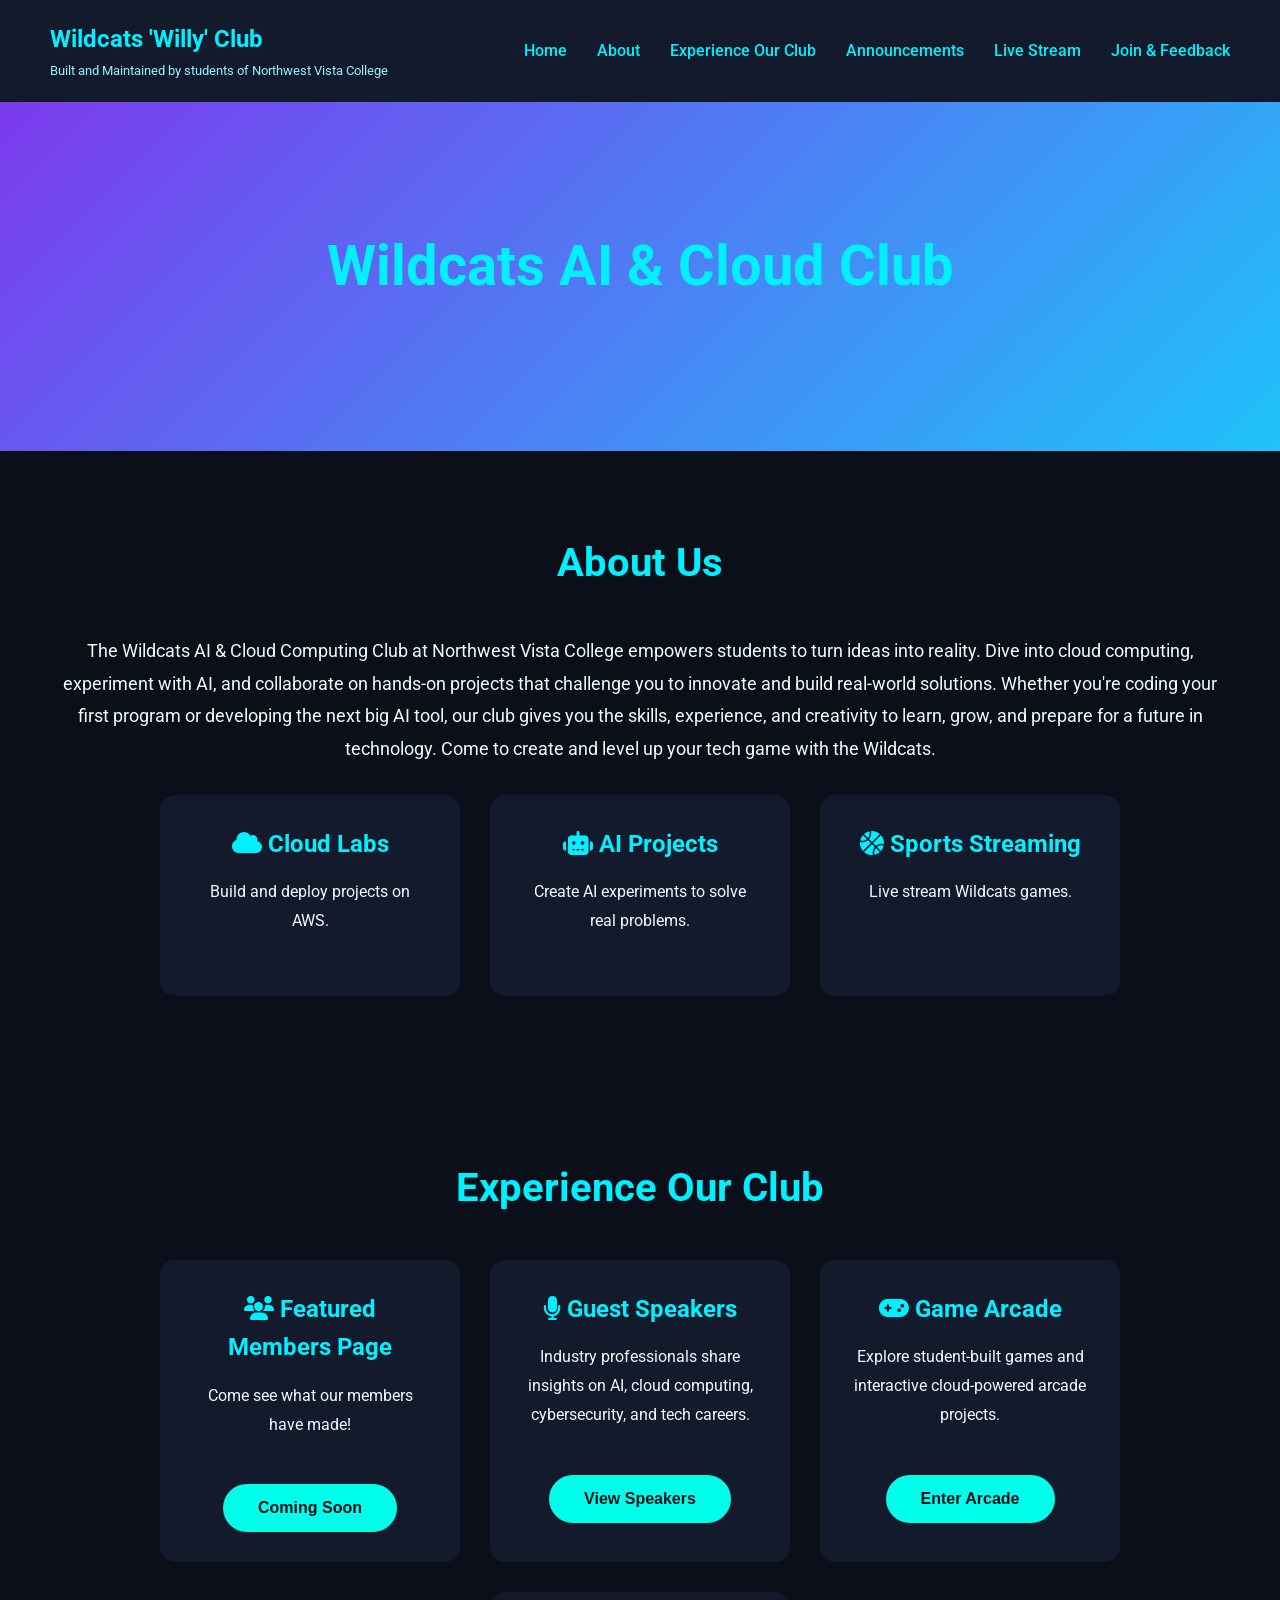
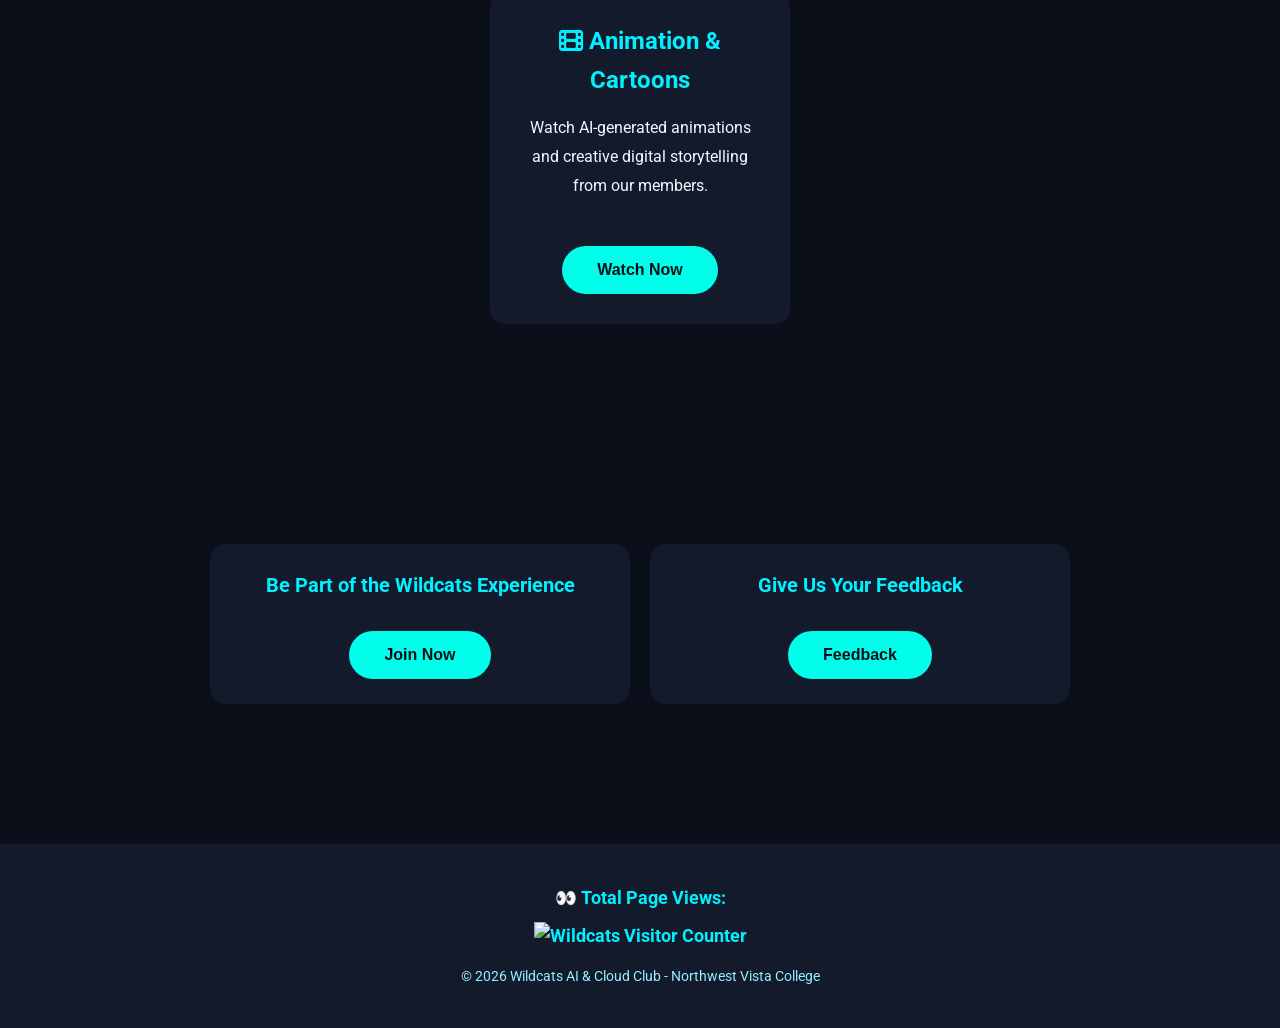
==== index.html @ 4a1c98ab "Initial website scaffold and homepage design" ====
<!DOCTYPE html>
<html lang="en">
<head>
<meta charset="UTF-8">
<meta name="viewport" content="width=device-width, initial-scale=1.0">
<title>Wildcats AI & Cloud Club - NVC</title>

<!-- Google Fonts -->
<link href="https://fonts.googleapis.com/css2?family=Roboto:wght@400;700&display=swap" rel="stylesheet">

<!-- AOS Animation Library -->
<link href="https://cdn.jsdelivr.net/npm/aos@2.3.4/dist/aos.css" rel="stylesheet">
<script src="https://cdn.jsdelivr.net/npm/aos@2.3.4/dist/aos.js"></script>

<!-- Font Awesome Icons -->
<link rel="stylesheet" href="https://cdnjs.cloudflare.com/ajax/libs/font-awesome/6.4.0/css/all.min.css">

<style>

/* --- Reset & Base --- */
* { margin: 0; padding: 0; box-sizing: border-box; }
body {
    font-family: 'Roboto', sans-serif;
    background: #0b0f1a;
    color: #f0f9ff;
    line-height: 1.6;
}
a { text-decoration: none; color: #00f0ff; transition: 0.3s; }
a:hover { color: #7c3aed; }
ul { list-style: none; }
img { max-width: 100%; }

/* --- Navigation --- */
nav {
    display: flex;
    justify-content: space-between;
    align-items: center;
    padding: 20px 50px;
    background: #131a2b;
    position: sticky;
    top: 0;
    z-index: 1000;
}
nav .logo {
    font-size: 1.5rem;
    font-weight: 700;
    color: #00f0ff;
}
nav .sub-logo {
    font-size: 0.8rem;
    color: #94f0ff;
    margin-top: 3px;
}
nav ul { display: flex; }
nav ul li { margin-left: 30px; font-weight: 500; }
nav ul li a:hover { color: #7c3aed; }

/* --- Hero Section --- */
.hero {
    display: flex;
    flex-direction: column;
    justify-content: center;
    align-items: center;
    text-align: center;
    padding: 120px 20px;
    background: linear-gradient(-45deg,#131a2b,#0b0f1a,#00f0ff,#7c3aed);
    background-size: 400% 400%;
    animation: gradientBG 15s ease infinite;
}
.hero h1 {
    color: #00f0ff;
    font-size: 3.5rem;
    margin-bottom: 20px;
}

/* Gradient animation */
@keyframes gradientBG {
    0% { background-position: 0% 50%; }
    50% { background-position: 100% 50%; }
    100% { background-position: 0% 50%; }
}

/* --- Unified Button Style --- */
button {
  background-color: #00ffea;
  color: #0b0f1a;
  border: none;
  padding: 15px 35px;
  border-radius: 50px;
  font-size: 1rem;
  font-weight: 700;
  cursor: pointer;
  transition: all 0.3s ease;
  text-align: center;
  display: inline-block;
  margin-top: 15px;
}
button:hover {
  background-color: #3730a3;
  transform: translateY(-2px);
  box-shadow: 0 4px 8px rgba(0,0,0,0.2);
}

/* --- General Sections --- */
.section {
    text-align: center;
    max-width: 1200px;
    margin: 0 auto;
    padding: 80px 20px;
}
.section h2 {
    font-size: 2.5rem;
    margin-bottom: 40px;
    color: #00f0ff;
}
.section p {
    line-height: 1.8;
    margin-bottom: 30px;
    font-size: 18px;
}

/* --- Cards --- */
.cards {
    display: flex;
    flex-wrap: wrap;
    justify-content: center;
    gap: 30px;
}
.card {
    background: #131a2b;
    padding: 30px;
    border-radius: 15px;
    width: 300px;
    transition: 0.3s;
    cursor: pointer;
}
.card:hover {
    transform: translateY(-10px) rotate(-1deg);
    box-shadow: 0 15px 25px rgba(0,255,234,0.5);
}
.card h3 {
    font-size: 1.5rem;
    margin-bottom: 15px;
    color: #00f0ff;
}
.card p { font-size: 1rem; }

/* --- Bottom CTA --- */
.cta-section {
    background: #0b0f1a;
    padding: 100px 20px;
}
.cta-buttons {
  display: flex;
  justify-content: space-between;
  align-items: center;
  max-width: 900px;
  margin: 0 auto;
  gap: 20px;
  flex-wrap: wrap;
  padding: 40px 20px;
}
.cta-block {
  flex: 1 1 45%;
  text-align: center;
  background: #131a2b;
  padding: 25px 20px;
  border-radius: 15px;
}
.cta-block h2 {
  color: #00f0ff;
  margin-bottom: 15px;
  font-size: 1.5rem;
}

/* --- Footer --- */
footer {
    background: #131a2b;
    padding: 40px 20px;
    text-align: center;
    font-size: 0.9rem;
    color: #94f0ff;
}

@media(max-width:768px) {
    .cards { flex-direction: column; }
    nav { flex-direction: column; gap: 15px; }
}

</style>
</head>

<body>

<!-- Navigation -->
<nav>
<div>
  <div class="logo">Wildcats 'Willy' Club</div>
  <div class="sub-logo">Built and Maintained by students of Northwest Vista College</div>
</div>
<ul>
<li><a href="#">Home</a></li>
<li><a href="#about">About</a></li>
<li><a href="#projects">Experience Our Club</a></li>
<li><a href="#announcements">Announcements</a></li>
<li><a href="#live">Live Stream</a></li>
<li><a href="#involved">Join & Feedback</a></li>
</ul>
</nav>

<!-- Hero Section -->
<section class="hero">
<h1>Wildcats AI & Cloud Club</h1>
</section>

<!-- About Section -->
<section class="section" id="about" data-aos="fade-up">
  <h2>About Us</h2>
  <p>The Wildcats AI & Cloud Computing Club at Northwest Vista College empowers students to turn ideas into reality. Dive into cloud computing, experiment with AI, and collaborate on hands-on projects that challenge you to innovate and build real-world solutions. Whether you're coding your first program or developing the next big AI tool, our club gives you the skills, experience, and creativity to learn, grow, and prepare for a future in technology. Come to create and level up your tech game with the Wildcats.</p>

  <div class="cards">
    <div class="card"><h3><i class="fas fa-cloud"></i> Cloud Labs</h3><p>Build and deploy projects on AWS.</p></div>
    <div class="card"><h3><i class="fas fa-robot"></i> AI Projects</h3><p>Create AI experiments to solve real problems.</p></div>
    <div class="card"><h3><i class="fas fa-basketball-ball"></i> Sports Streaming</h3><p>Live stream Wildcats games.</p></div>
  </div>
</section>

<!-- Experience Our Club Section (RESTORED) -->
<section class="section" id="projects" data-aos="fade-up">
  <h2>Experience Our Club</h2>
  <div class="cards">

    <div class="card">
      <h3><i class="fas fa-users"></i> Featured Members Page</h3>
      <p>Come see what our members have made!</p>
      <button onclick="alert('Coming Soon!')">Coming Soon</button>
    </div>

    <div class="card">
      <h3><i class="fas fa-microphone"></i> Guest Speakers</h3>
      <p>Industry professionals share insights on AI, cloud computing, cybersecurity, and tech careers.</p>
      <button onclick="location.href='guest-speakers.html'">View Speakers</button>
    </div>

    <div class="card">
      <h3><i class="fas fa-gamepad"></i> Game Arcade</h3>
      <p>Explore student-built games and interactive cloud-powered arcade projects.</p>
      <button onclick="location.href='arcade.html'">Enter Arcade</button>
    </div>

    <div class="card">
      <h3><i class="fas fa-film"></i> Animation & Cartoons</h3>
      <p>Watch AI-generated animations and creative digital storytelling from our members.</p>
      <button onclick="location.href='animation.html'">Watch Now</button>
    </div>

  </div>
</section>

<!-- CTA Section -->
<section class="cta-section" id="involved" data-aos="zoom-in">
  <div class="cta-buttons">
    <div class="cta-block">
      <h2 style="font-size: 20px;">Be Part of the Wildcats Experience</h2>
      <button onclick="location.href='https://alamo.campuslabs.com/engage/organization/nvccloudtechnologyclub'">Join Now</button>
    </div>
    <div class="cta-block">
      <h2 style="font-size: 20px;">Give Us Your Feedback</h2>
      <button onclick="location.href='mailto:club@nvc.edu'">Feedback</button>
    </div>
  </div>
</section>

<!-- Footer -->
<footer>
<div style="margin-bottom:15px; font-weight:700; font-size:1.1rem; color:#00f0ff;">
👀 Total Page Views:
<div style="margin-top:10px;">
<a href="https://www.hitwebcounter.com/" target="_blank">
<img src="https://hitwebcounter.com/counter/counter.php?page=21479679&style=0010&nbdigits=5&type=page&initCount=0"
title="Wildcats Visitor Counter"
alt="Wildcats Visitor Counter"
border="0" />
</a>
</div>
</div>
© 2026 Wildcats AI & Cloud Club - Northwest Vista College
</footer>

<script>
AOS.init({ duration: 1000 });
</script>

</body>
</html>
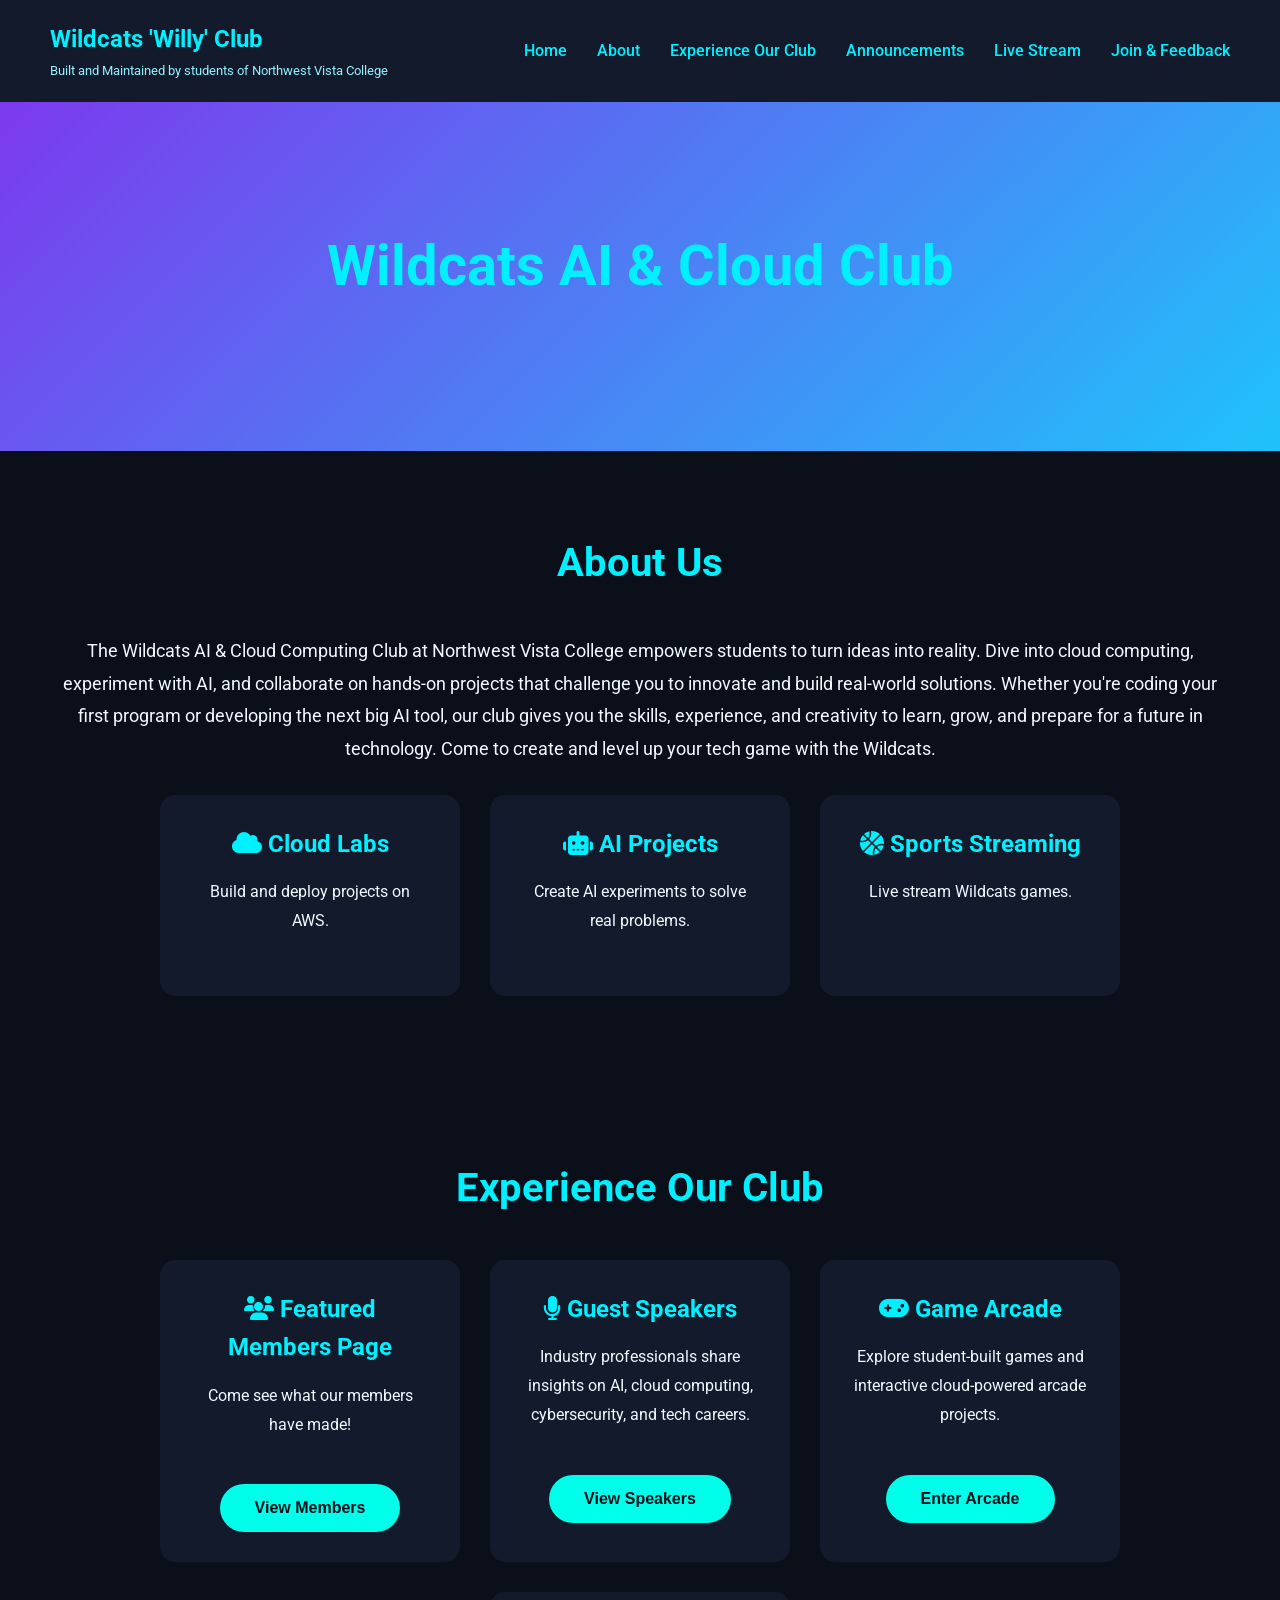
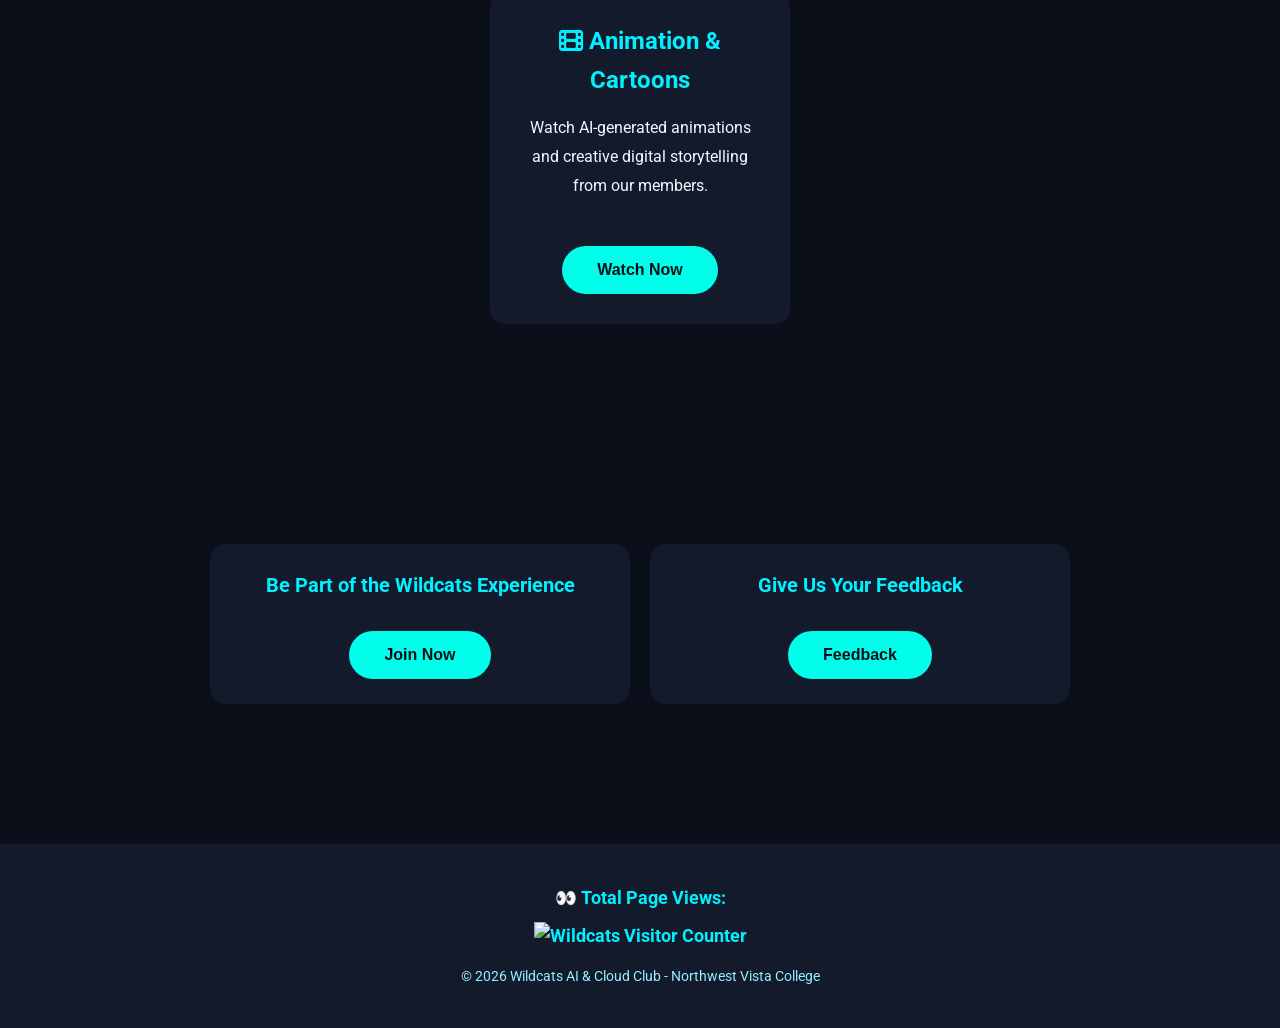
==== commit 83c9939f: "Add featured members profile, animation page content, and media updates" ====
--- a/index.html
+++ b/index.html
@@ -233,7 +233,7 @@
     <div class="card">
       <h3><i class="fas fa-users"></i> Featured Members Page</h3>
       <p>Come see what our members have made!</p>
-      <button onclick="alert('Coming Soon!')">Coming Soon</button>
+      <button onclick="location.href='featured-members.html'">View Members</button>
     </div>
 
     <div class="card">
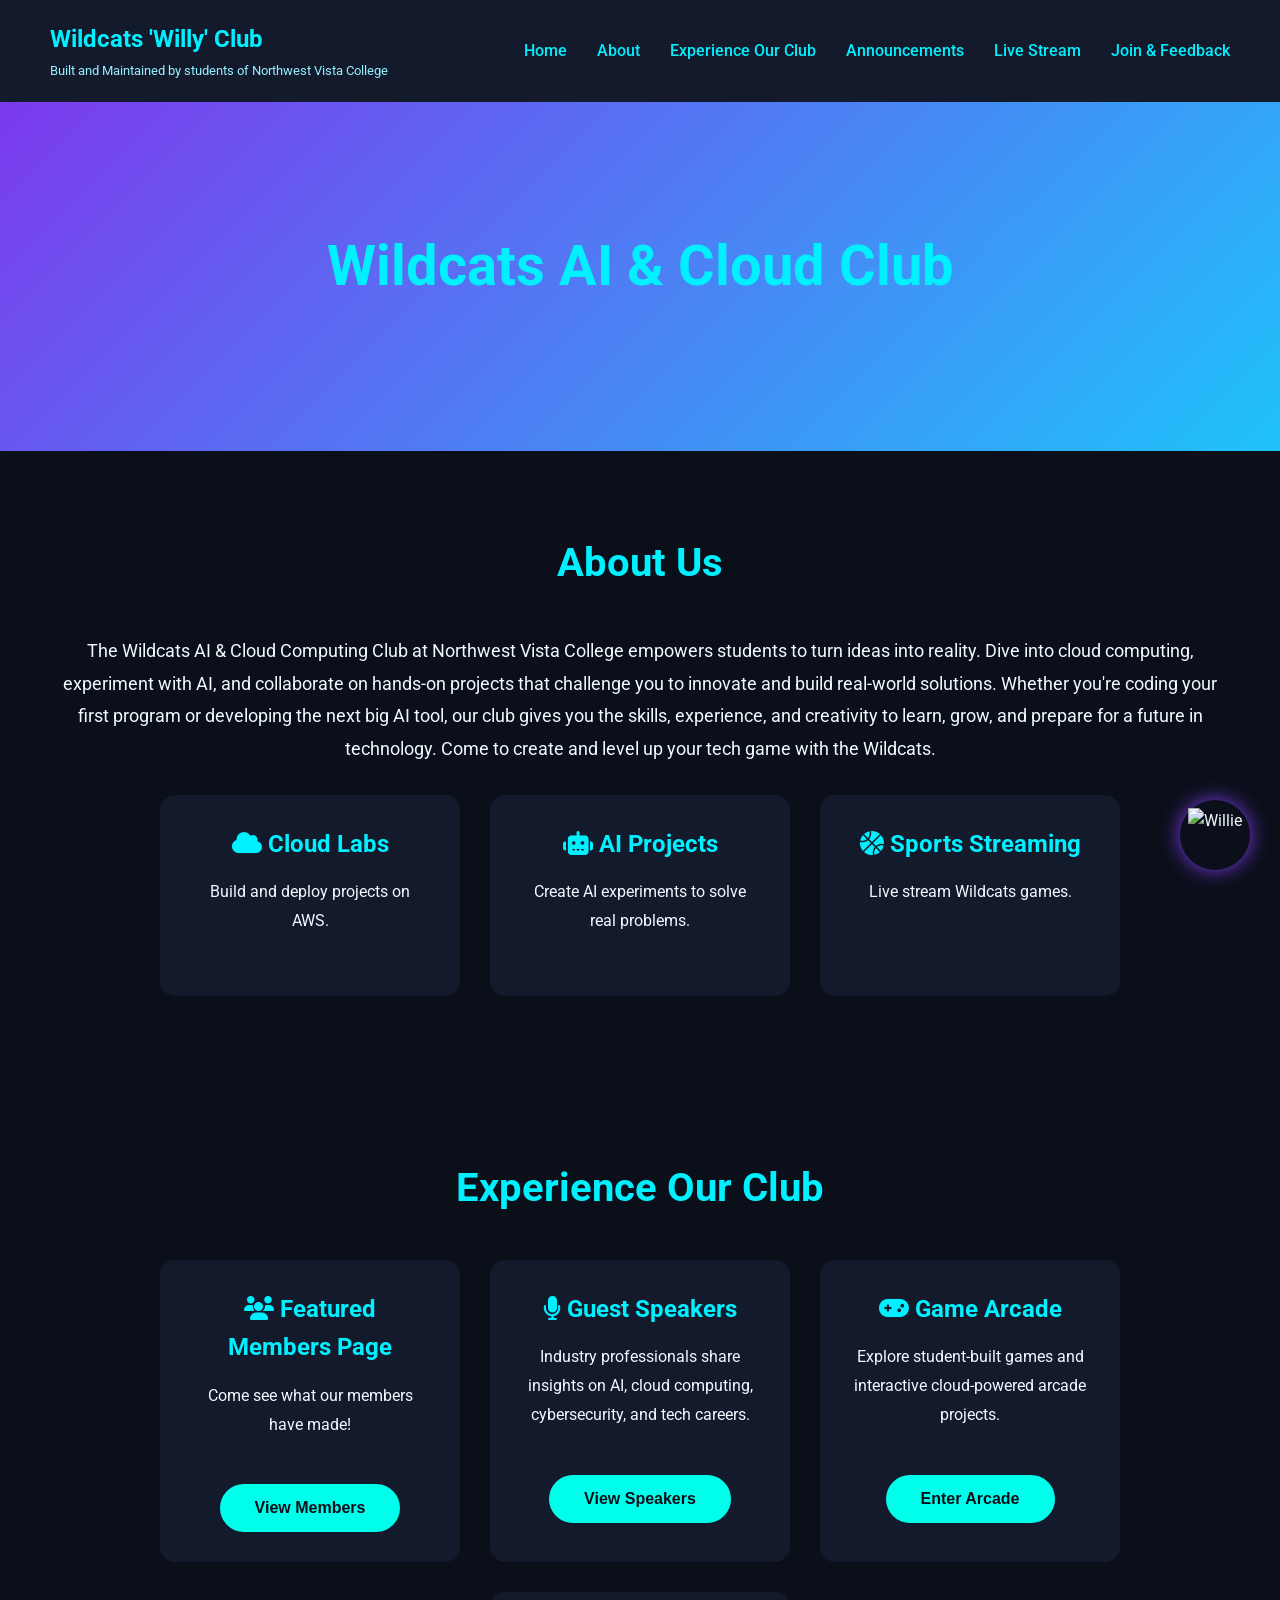
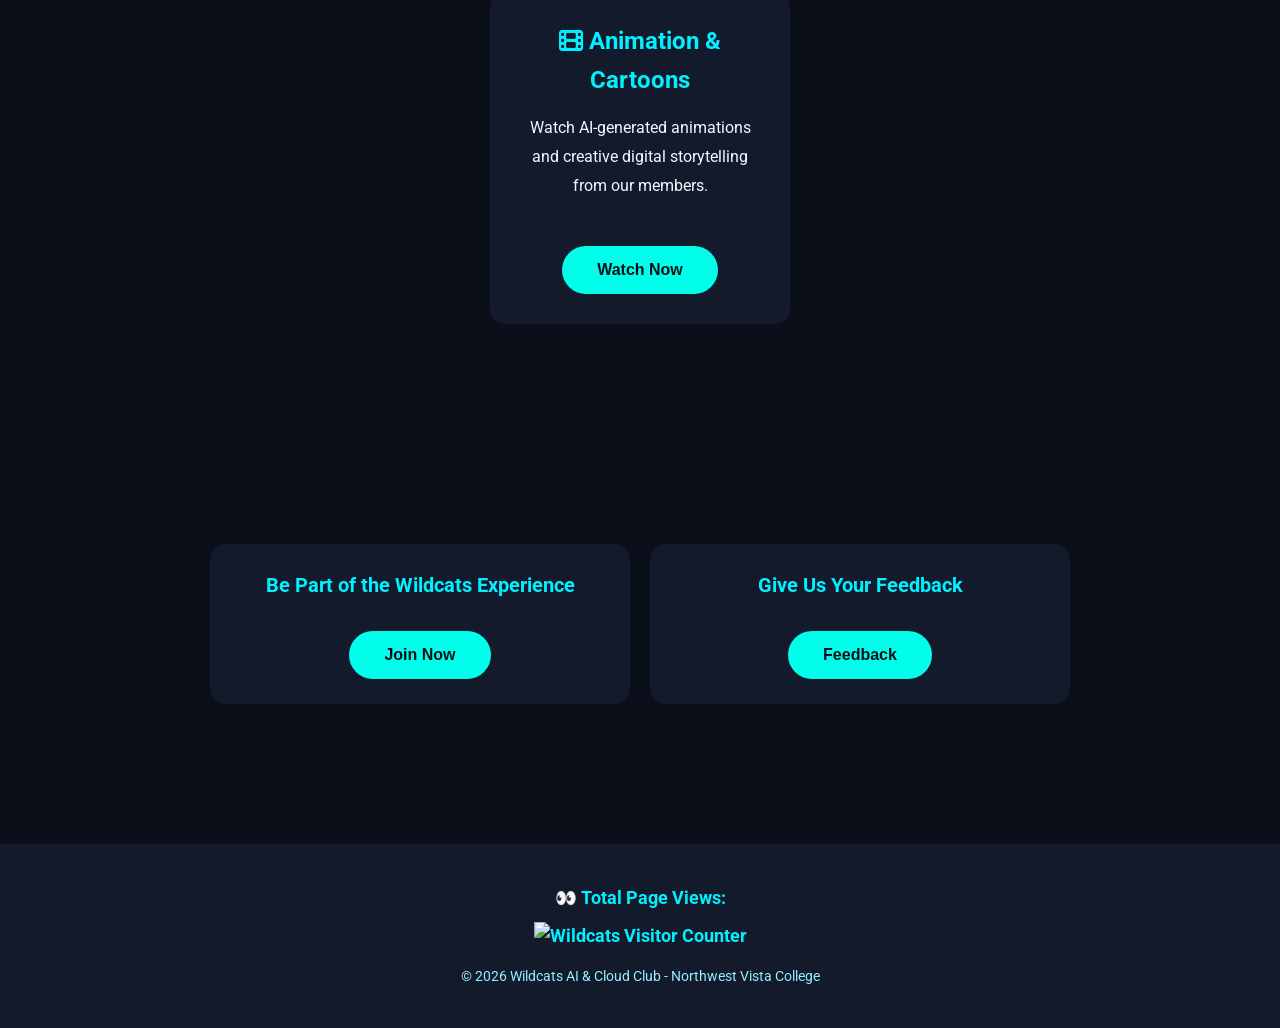
==== commit 3ff4b8f4: "Add Willie chatbot launcher and chat widget to homepage" ====
--- a/index.html
+++ b/index.html
@@ -182,9 +182,144 @@
     color: #94f0ff;
 }
 
+/* --- Willie Chat Widget --- */
+#willie-chat-widget {
+    position: fixed;
+    bottom: 100px;
+    right: 30px;
+    width: 350px;
+    height: 500px;
+    background: rgba(19, 26, 43, 0.85);
+    backdrop-filter: blur(10px);
+    border-radius: 20px;
+    box-shadow: 0 0 25px #7c3aed;
+    display: none;
+    flex-direction: column;
+    overflow: hidden;
+    animation: fadeInUp 0.4s ease;
+    z-index: 9999;
+}
+
+.widget-header {
+    display: flex;
+    align-items: center;
+    padding: 12px;
+    background: #131a2b;
+    border-bottom: 2px solid #7c3aed;
+    font-weight: bold;
+    color: #00f0ff;
+    font-size: 1.1rem;
+}
+
+.widget-header img.header-willie {
+    width: 40px;
+    height: 40px;
+    border-radius: 50%;
+    box-shadow: 0 0 18px #7c3aed;
+    margin-right: 10px;
+    animation: pulse 2s infinite;
+}
+
+#close-widget {
+    margin-left: auto;
+    margin-top: 0;
+    background: #7c3aed;
+    border: none;
+    color: #fff;
+    font-size: 1.2rem;
+    width: 30px;
+    height: 30px;
+    border-radius: 50%;
+    cursor: pointer;
+    padding: 0;
+}
+
+.widget-messages {
+    flex: 1;
+    padding: 10px;
+    overflow-y: auto;
+    color: #fff;
+}
+
+.widget-input {
+    display: flex;
+    padding: 10px;
+    background: #0b0f1a;
+}
+
+.widget-input input {
+    flex: 1;
+    padding: 10px;
+    border-radius: 10px;
+    border: 1px solid #7c3aed;
+    background: rgba(255,255,255,0.1);
+    color: #fff;
+}
+
+.widget-input button {
+    margin-left: 10px;
+    margin-top: 0;
+    background: #7c3aed;
+    border: none;
+    padding: 10px 15px;
+    border-radius: 50%;
+    color: #fff;
+    cursor: pointer;
+    font-size: 1rem;
+}
+
+#willie-launcher {
+    position: fixed;
+    bottom: 30px;
+    right: 30px;
+    width: 70px;
+    height: 70px;
+    border-radius: 50%;
+    display: flex;
+    justify-content: center;
+    align-items: center;
+    background: transparent;
+    box-shadow: 0 0 20px #7c3aed;
+    cursor: pointer;
+    z-index: 9999;
+    animation: pulse 2s infinite;
+}
+
+#willie-launcher img {
+    width: 55px;
+    height: 55px;
+}
+
+@keyframes fadeInUp {
+    from {
+        opacity: 0;
+        transform: translateY(20px);
+    }
+    to {
+        opacity: 1;
+        transform: translateY(0);
+    }
+}
+
+@keyframes pulse {
+    0% { box-shadow: 0 0 10px #7c3aed; }
+    50% { box-shadow: 0 0 25px #7c3aed; }
+    100% { box-shadow: 0 0 10px #7c3aed; }
+}
+
 @media(max-width:768px) {
     .cards { flex-direction: column; }
     nav { flex-direction: column; gap: 15px; }
+    #willie-chat-widget {
+        width: calc(100vw - 24px);
+        right: 12px;
+        bottom: 90px;
+        height: 70vh;
+    }
+    #willie-launcher {
+        right: 12px;
+        bottom: 12px;
+    }
 }
 
 </style>
@@ -291,5 +426,80 @@
 AOS.init({ duration: 1000 });
 </script>
 
+<!-- Cloud Club Willie Chat Widget -->
+<div id="willie-launcher">
+    <img src="https://nvcwildcats-willie-chat-bubble.s3.us-east-1.amazonaws.com/NVC-Bublble.png" alt="Willie">
+</div>
+
+<div id="willie-chat-widget">
+    <div class="widget-header">
+        <img src="https://nvcwildcats-willie-chat-bubble.s3.us-east-1.amazonaws.com/NVC-Bublble.png" class="header-willie" alt="Willie">
+        <span>Cloud Club Willie</span>
+        <button id="close-widget">x</button>
+    </div>
+
+    <div class="widget-messages" id="widget-messages"></div>
+
+    <div class="widget-input">
+        <input type="text" id="widget-text" placeholder="Ask Willie anything...">
+        <button id="widget-send">➤</button>
+    </div>
+</div>
+
+<script>
+const launcher = document.getElementById("willie-launcher");
+const widget = document.getElementById("willie-chat-widget");
+const closeBtn = document.getElementById("close-widget");
+const sendBtn = document.getElementById("widget-send");
+const input = document.getElementById("widget-text");
+const messages = document.getElementById("widget-messages");
+
+launcher.onclick = () => { widget.style.display = "flex"; };
+closeBtn.onclick = () => { widget.style.display = "none"; };
+
+async function sendMessage() {
+    const text = input.value.trim();
+    if (!text) return;
+
+    const userMsg = document.createElement("div");
+    userMsg.textContent = "You: " + text;
+    userMsg.style.margin = "10px 0";
+    messages.appendChild(userMsg);
+    messages.scrollTop = messages.scrollHeight;
+
+    input.value = "";
+
+    try {
+        const response = await fetch("https://tc1tdu56jh.execute-api.us-east-1.amazonaws.com/chat", {
+            method: "POST",
+            headers: { "Content-Type": "application/json" },
+            body: JSON.stringify({
+                messages: [{ content: text }]
+            })
+        });
+
+        const data = await response.json();
+        const botMsg = document.createElement("div");
+        botMsg.textContent = "Willie: " + (data.reply || "I could not generate a response.");
+        botMsg.style.margin = "10px 0";
+        botMsg.style.color = "#00f0ff";
+        messages.appendChild(botMsg);
+    } catch (error) {
+        const errMsg = document.createElement("div");
+        errMsg.textContent = "Willie: Chat service is unavailable right now.";
+        errMsg.style.margin = "10px 0";
+        errMsg.style.color = "#ff9aa2";
+        messages.appendChild(errMsg);
+    }
+
+    messages.scrollTop = messages.scrollHeight;
+}
+
+sendBtn.onclick = sendMessage;
+input.addEventListener("keypress", (e) => {
+    if (e.key === "Enter") sendMessage();
+});
+</script>
+
 </body>
 </html>
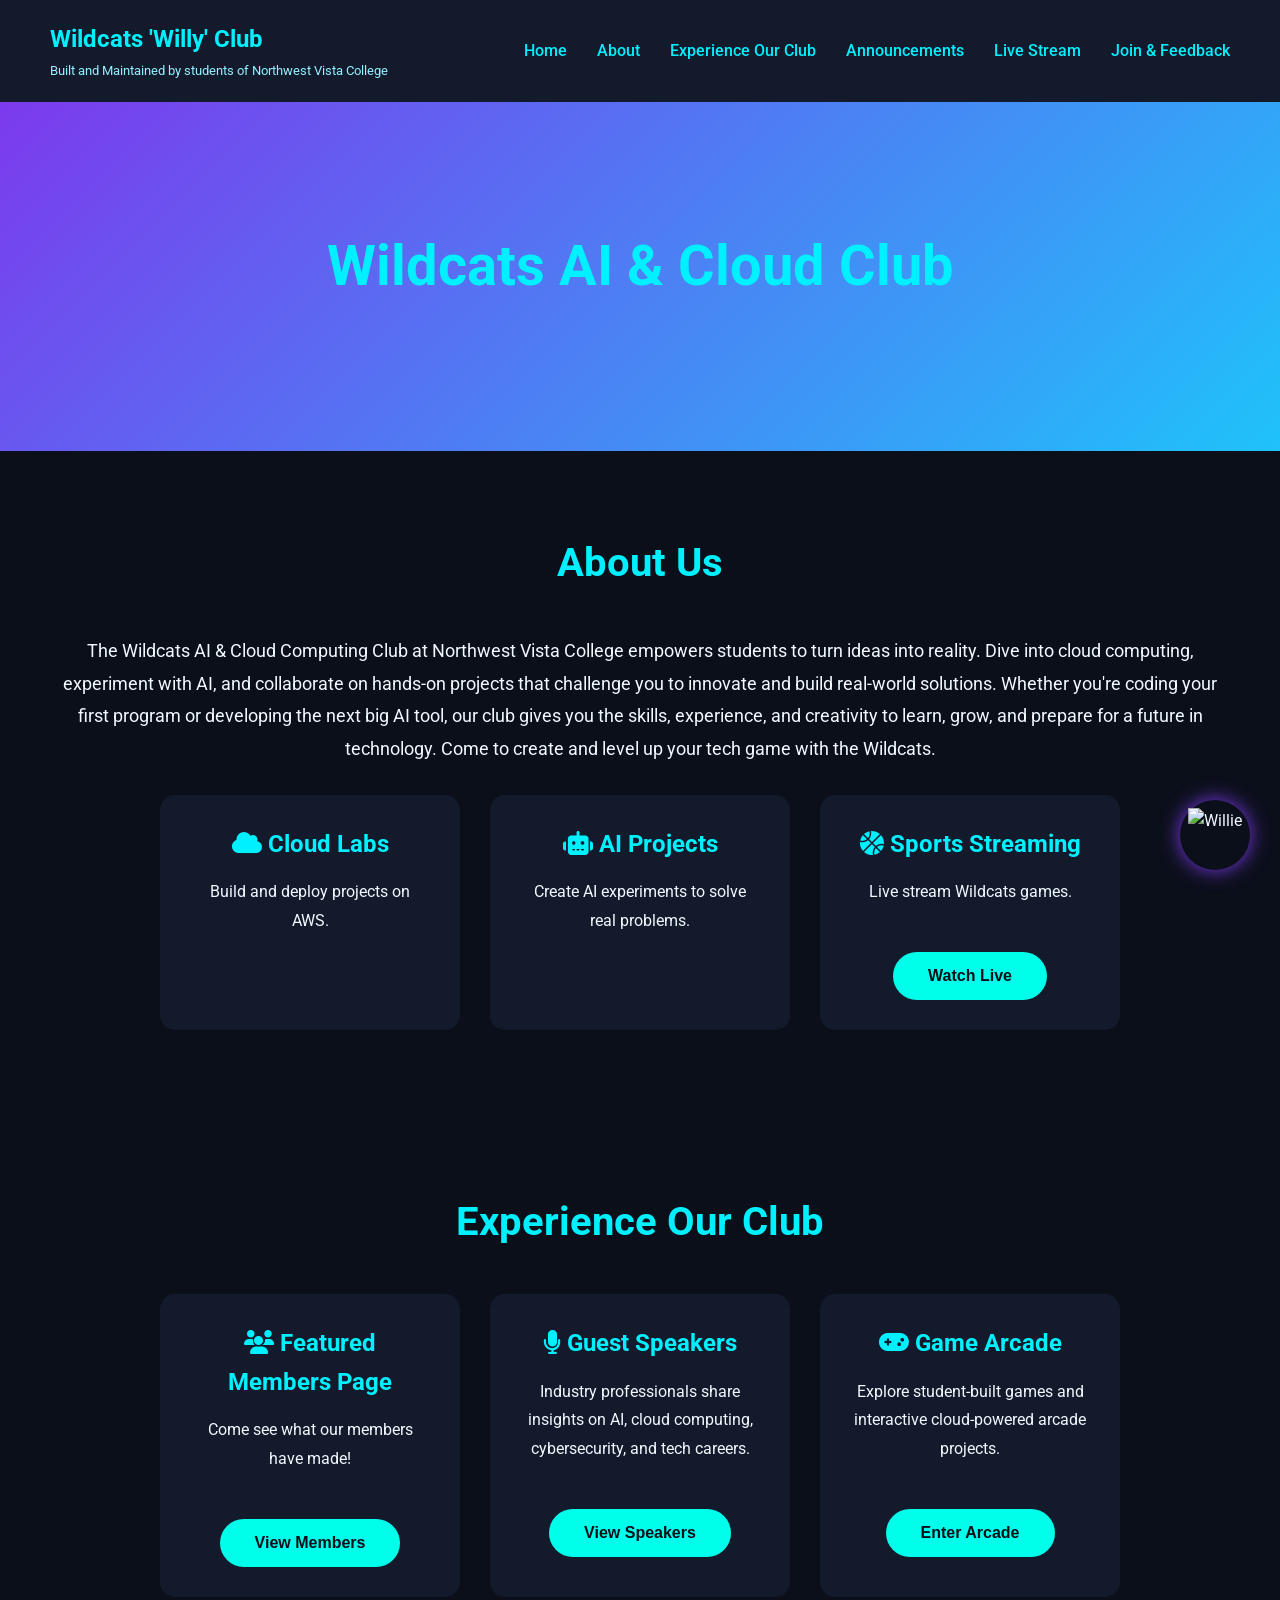
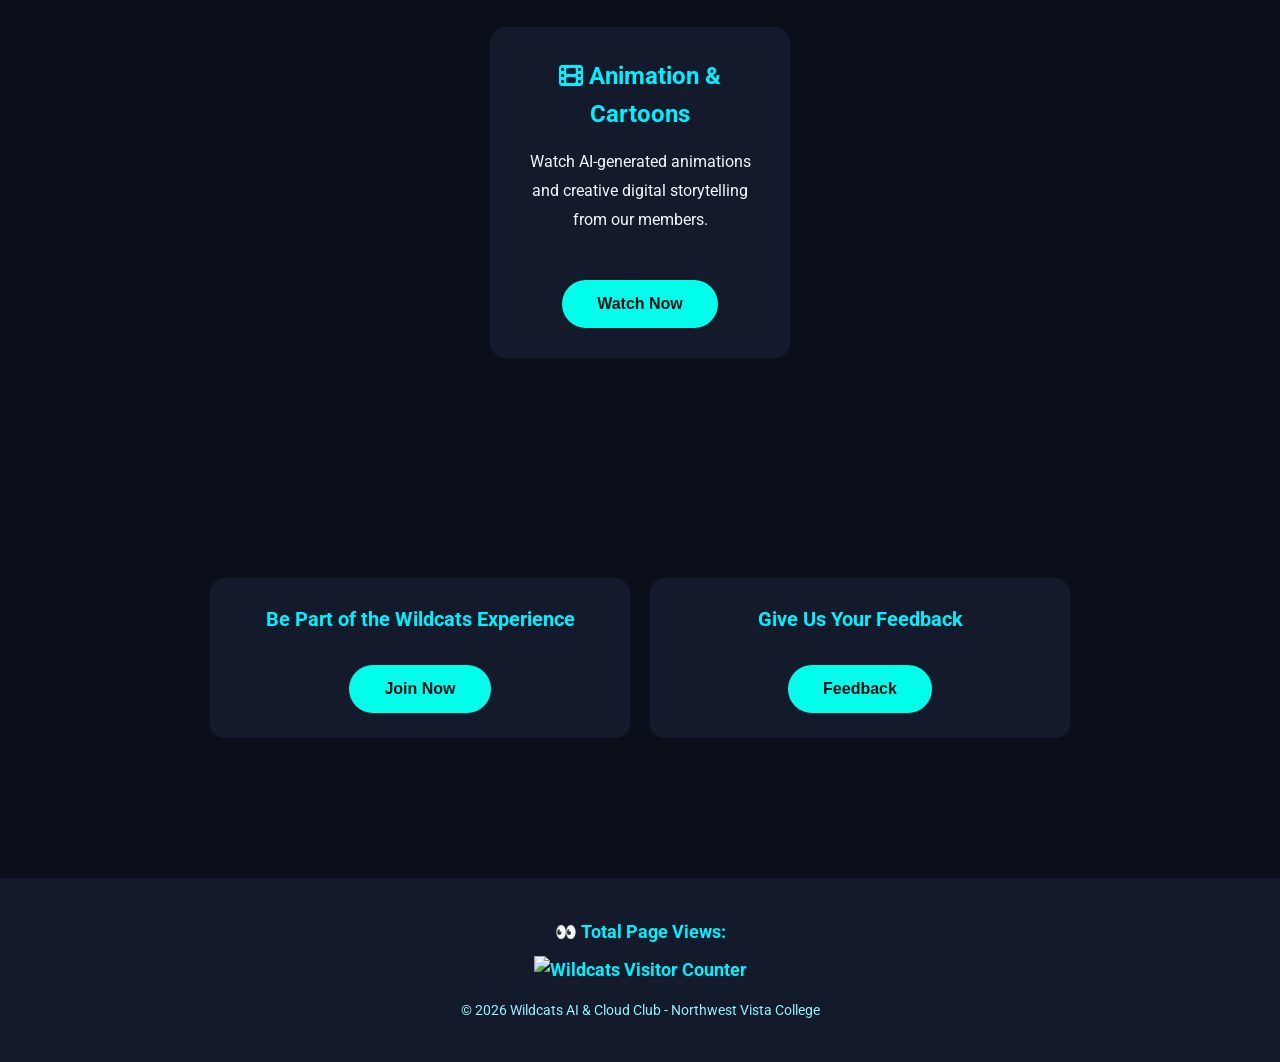
==== commit ca831e77: "Merge 1892678da771050f42c24e31ad9ba8c5fa0ea010 into 7499d8aaa2e8eff14274cf4ba41df5a29444afcf" ====
--- a/index.html
+++ b/index.html
@@ -338,7 +338,7 @@
 <li><a href="#about">About</a></li>
 <li><a href="#projects">Experience Our Club</a></li>
 <li><a href="#announcements">Announcements</a></li>
-<li><a href="#live">Live Stream</a></li>
+<li><a href="livestream.html">Live Stream</a></li>
 <li><a href="#involved">Join & Feedback</a></li>
 </ul>
 </nav>
@@ -356,7 +356,7 @@
   <div class="cards">
     <div class="card"><h3><i class="fas fa-cloud"></i> Cloud Labs</h3><p>Build and deploy projects on AWS.</p></div>
     <div class="card"><h3><i class="fas fa-robot"></i> AI Projects</h3><p>Create AI experiments to solve real problems.</p></div>
-    <div class="card"><h3><i class="fas fa-basketball-ball"></i> Sports Streaming</h3><p>Live stream Wildcats games.</p></div>
+    <div class="card"><h3><i class="fas fa-basketball-ball"></i> Sports Streaming</h3><p>Live stream Wildcats games.</p><button onclick="location.href='livestream.html'">Watch Live</button></div>
   </div>
 </section>
 
